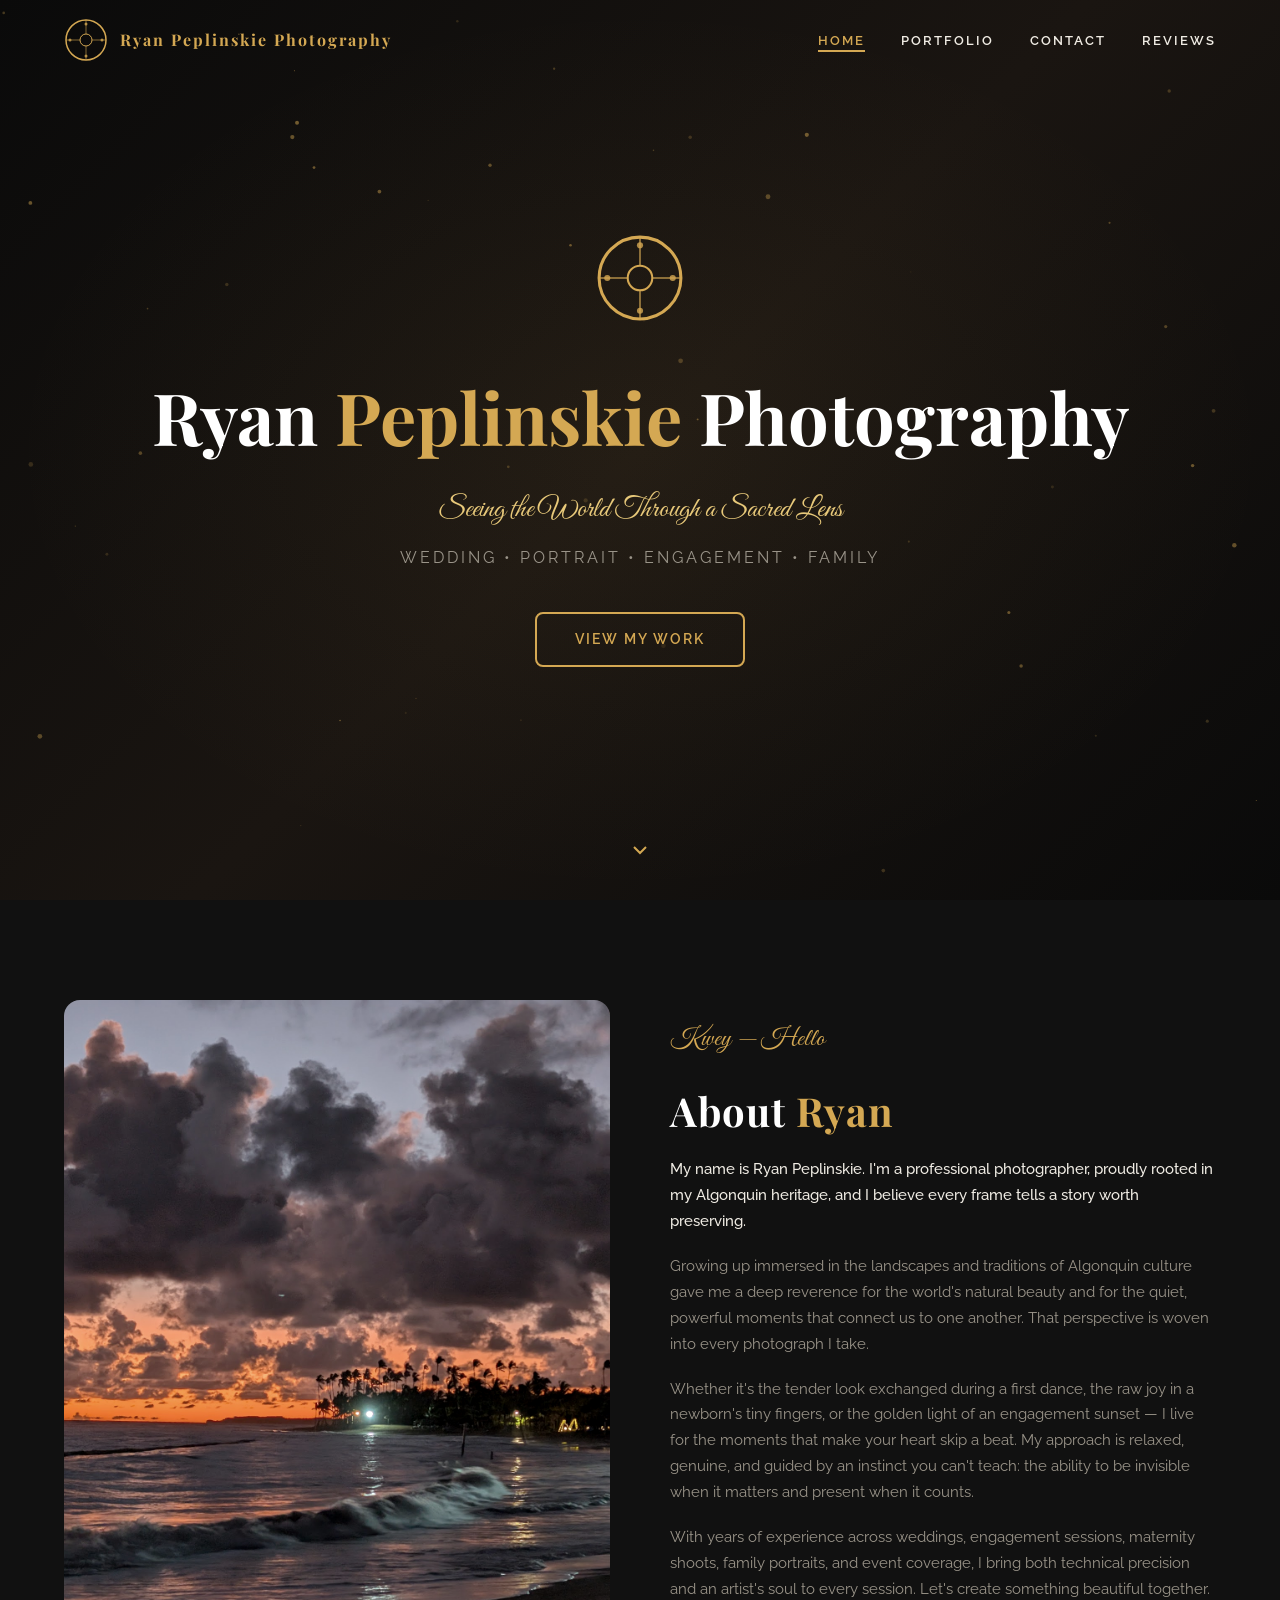
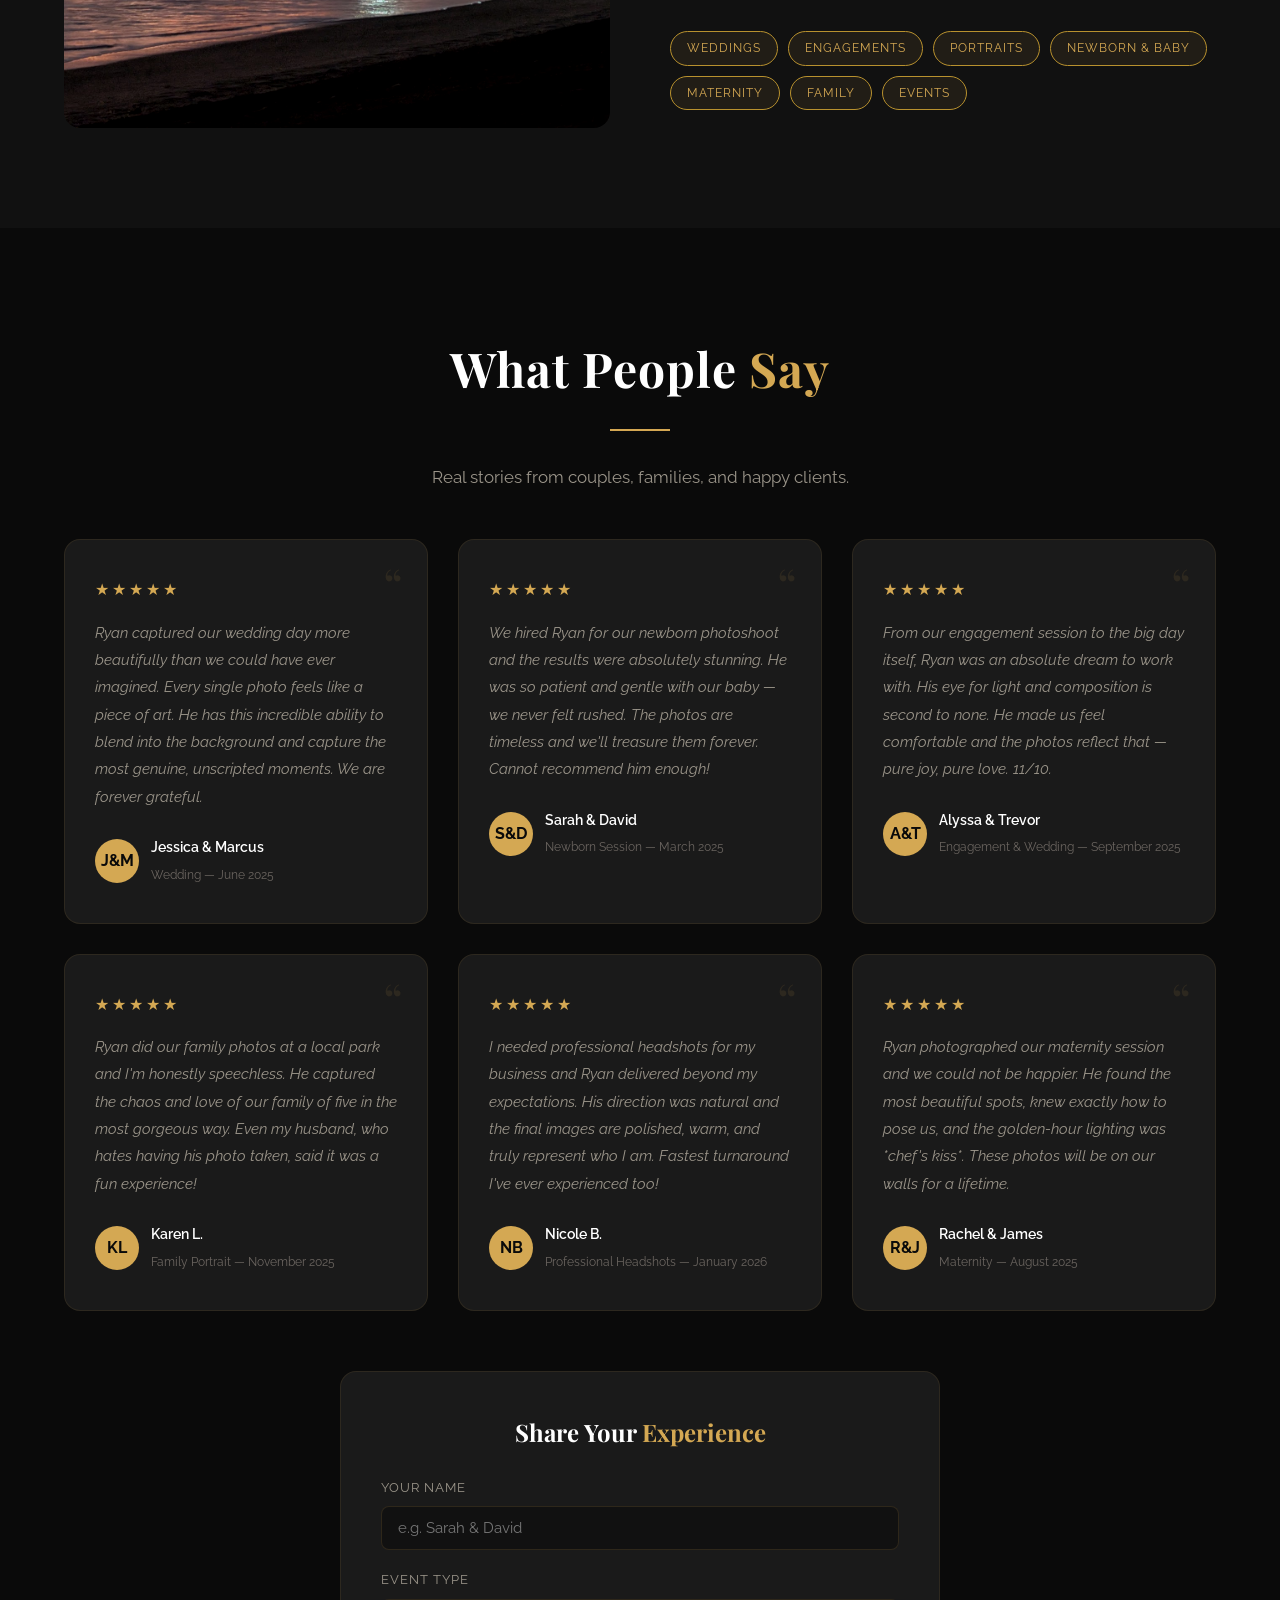
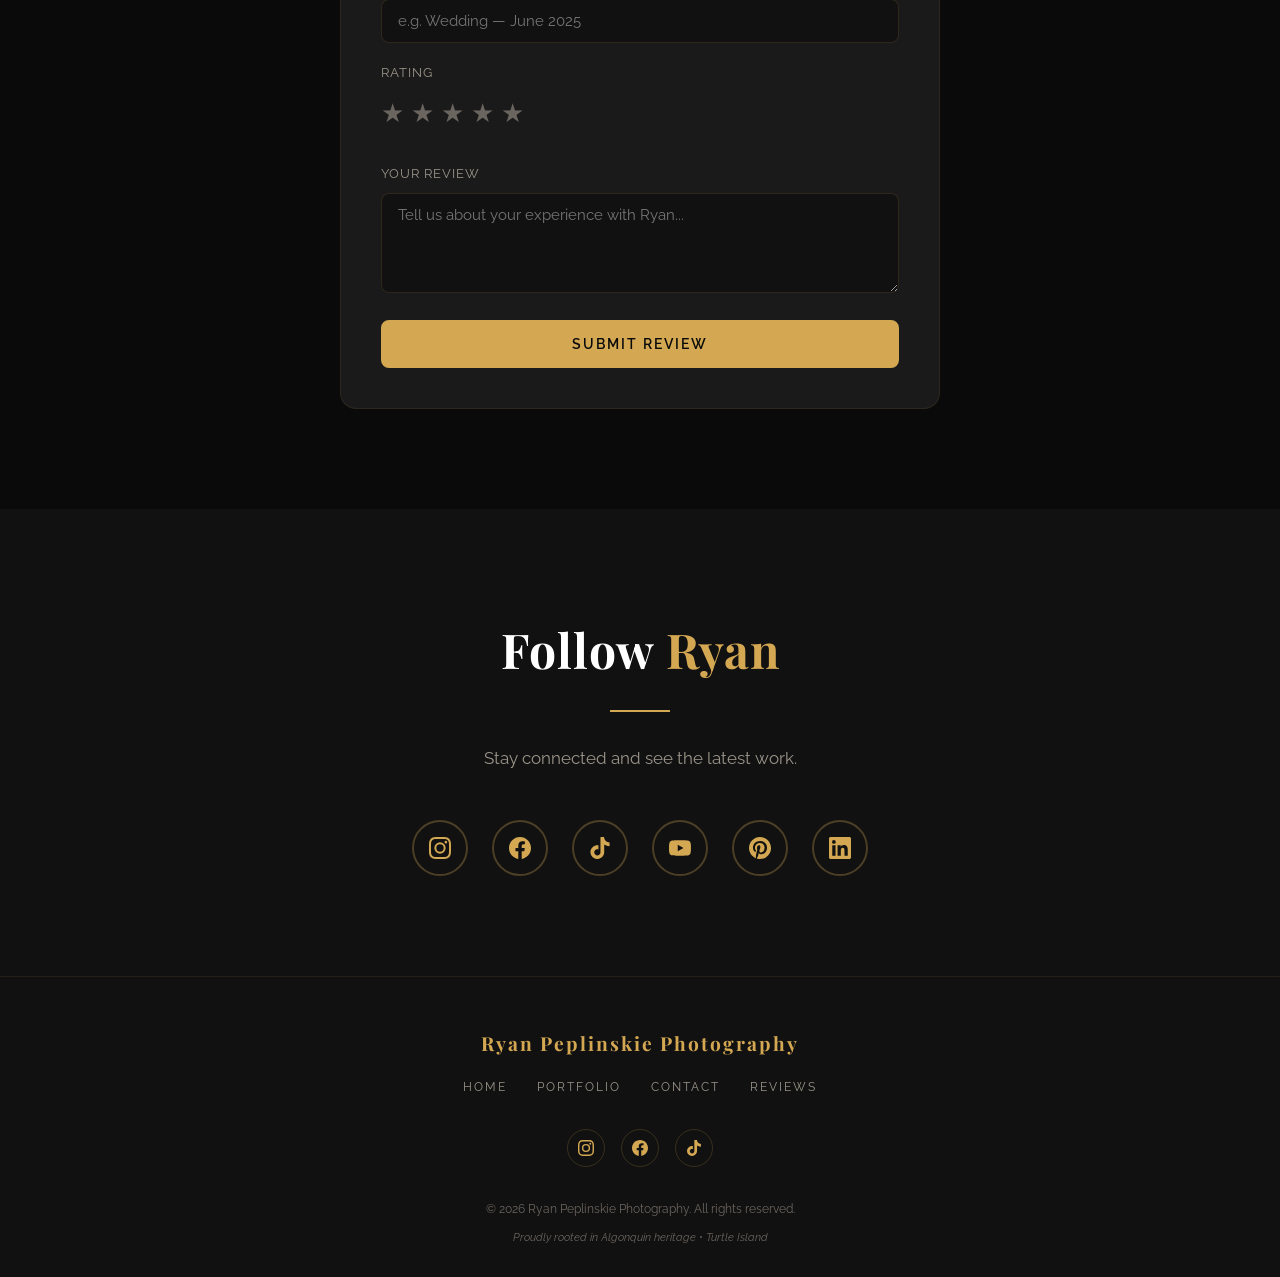
==== index.html @ e770b5bf "Initial commit - Ryan Peplinskie Photography website" ====
<!DOCTYPE html>
<html lang="en">
<head>
  <meta charset="UTF-8">
  <meta name="viewport" content="width=device-width, initial-scale=1.0">
  <title>Ryan Peplinskie Photography</title>
  <meta name="description" content="Ryan Peplinskie is a professional photographer specializing in weddings, portraits, engagements, and family photography. Rooted in Algonquin heritage, inspired by the beauty of every moment.">
  <link rel="preconnect" href="https://fonts.googleapis.com">
  <link rel="preconnect" href="https://fonts.gstatic.com" crossorigin>
  <link href="https://fonts.googleapis.com/css2?family=Great+Vibes&family=Playfair+Display:ital,wght@0,400;0,700;1,400&family=Raleway:wght@300;400;500;600;700&display=swap" rel="stylesheet">
  <link rel="stylesheet" href="assets/css/styles.css">
</head>
<body>

  <!-- ========== NAVIGATION ========== -->
  <nav class="navbar" id="navbar">
    <div class="container">
      <a href="index.html" class="logo">
        <!-- PEP Logo — Algonquin medicine-wheel inspired icon -->
        <svg class="logo-icon" viewBox="0 0 44 44" xmlns="http://www.w3.org/2000/svg">
          <circle cx="22" cy="22" r="20" fill="none" stroke="#d4a853" stroke-width="1.5"/>
          <circle cx="22" cy="22" r="6" fill="none" stroke="#d4a853" stroke-width="1"/>
          <line x1="22" y1="2" x2="22" y2="16" stroke="#d4a853" stroke-width="1" opacity="0.6"/>
          <line x1="22" y1="28" x2="22" y2="42" stroke="#d4a853" stroke-width="1" opacity="0.6"/>
          <line x1="2" y1="22" x2="16" y2="22" stroke="#d4a853" stroke-width="1" opacity="0.6"/>
          <line x1="28" y1="22" x2="42" y2="22" stroke="#d4a853" stroke-width="1" opacity="0.6"/>
          <circle cx="22" cy="6" r="1.5" fill="#d4a853" opacity="0.8"/>
          <circle cx="22" cy="38" r="1.5" fill="#d4a853" opacity="0.8"/>
          <circle cx="6" cy="22" r="1.5" fill="#d4a853" opacity="0.8"/>
          <circle cx="38" cy="22" r="1.5" fill="#d4a853" opacity="0.8"/>
        </svg>
        <span class="logo-text">
          <span class="logo-pep">Ryan Peplinskie Photography</span>
          <span class="logo-full">Photography</span>
        </span>
      </a>
      <ul class="nav-links" id="navLinks">
        <li><a href="index.html" class="active">Home</a></li>
        <li><a href="portfolio.html">Portfolio</a></li>
        <li><a href="contact.html">Contact</a></li>
        <li><a href="#reviews">Reviews</a></li>
      </ul>
      <button class="hamburger" id="hamburger" aria-label="Toggle navigation">
        <span></span><span></span><span></span>
      </button>
    </div>
  </nav>

  <!-- ========== HERO ========== -->
  <section class="hero" id="hero">
    <div class="hero-bg"></div>
    <canvas class="hero-particles" id="heroParticles"></canvas>
    <div class="hero-content">
      <!-- Large logo icon -->
      <svg class="logo-icon-hero" viewBox="0 0 44 44" xmlns="http://www.w3.org/2000/svg">
        <circle cx="22" cy="22" r="20" fill="none" stroke="#d4a853" stroke-width="1.5"/>
        <circle cx="22" cy="22" r="6" fill="none" stroke="#d4a853" stroke-width="1"/>
        <line x1="22" y1="2" x2="22" y2="16" stroke="#d4a853" stroke-width="1" opacity="0.6"/>
        <line x1="22" y1="28" x2="22" y2="42" stroke="#d4a853" stroke-width="1" opacity="0.6"/>
        <line x1="2" y1="22" x2="16" y2="22" stroke="#d4a853" stroke-width="1" opacity="0.6"/>
        <line x1="28" y1="22" x2="42" y2="22" stroke="#d4a853" stroke-width="1" opacity="0.6"/>
        <circle cx="22" cy="6" r="1.5" fill="#d4a853" opacity="0.8"/>
        <circle cx="22" cy="38" r="1.5" fill="#d4a853" opacity="0.8"/>
        <circle cx="6" cy="22" r="1.5" fill="#d4a853" opacity="0.8"/>
        <circle cx="38" cy="22" r="1.5" fill="#d4a853" opacity="0.8"/>
      </svg>
      <h1>Ryan <span class="gold">Peplinskie</span> Photography</h1>
      <p class="tagline">Seeing the World Through a Sacred Lens</p>
      <p class="subtitle">Wedding &bull; Portrait &bull; Engagement &bull; Family</p>
      <a href="portfolio.html" class="btn">View My Work</a>
    </div>
    <div class="scroll-indicator">
      <svg viewBox="0 0 24 24"><polyline points="6 9 12 15 18 9"/></svg>
    </div>
  </section>

  <!-- ========== ABOUT ========== -->
  <section class="about section-padding" id="about">
    <div class="container">
      <div class="about-grid">
        <div class="about-image reveal">
          <img src="assets/images/about/ryan-placeholder.jpg" alt="Ryan Peplinskie — Photographer" loading="lazy">
        </div>
        <div class="about-text reveal">
          <p class="greeting">Kwey — Hello</p>
          <h2 class="section-title" style="text-align:left">About <span class="gold">Ryan</span></h2>
          <p class="highlight">
            My name is Ryan Peplinskie. I'm a professional photographer, proudly rooted in my Algonquin heritage, and I believe every frame tells a story worth preserving.
          </p>
          <p>
            Growing up immersed in the landscapes and traditions of Algonquin culture gave me a deep reverence for the world's natural beauty and for the quiet, powerful moments that connect us to one another. That perspective is woven into every photograph I take.
          </p>
          <p>
            Whether it's the tender look exchanged during a first dance, the raw joy in a newborn's tiny fingers, or the golden light of an engagement sunset — I live for the moments that make your heart skip a beat. My approach is relaxed, genuine, and guided by an instinct you can't teach: the ability to be invisible when it matters and present when it counts.
          </p>
          <p>
            With years of experience across weddings, engagement sessions, maternity shoots, family portraits, and event coverage, I bring both technical precision and an artist's soul to every session. Let's create something beautiful together.
          </p>
          <div class="about-specialties">
            <span class="specialty-tag">Weddings</span>
            <span class="specialty-tag">Engagements</span>
            <span class="specialty-tag">Portraits</span>
            <span class="specialty-tag">Newborn &amp; Baby</span>
            <span class="specialty-tag">Maternity</span>
            <span class="specialty-tag">Family</span>
            <span class="specialty-tag">Events</span>
          </div>
        </div>
      </div>
    </div>
  </section>

  <!-- ========== REVIEWS ========== -->
  <section class="reviews section-padding" id="reviews">
    <div class="container">
      <h2 class="section-title text-center reveal">What People <span class="gold">Say</span></h2>
      <hr class="divider">
      <p class="section-subtitle text-center reveal">Real stories from couples, families, and happy clients.</p>

      <div class="reviews-grid" id="reviewsGrid">
        <!-- Review 1 -->
        <div class="review-card reveal">
          <span class="review-quote-icon">&ldquo;</span>
          <div class="review-stars">&#9733;&#9733;&#9733;&#9733;&#9733;</div>
          <p class="review-text">Ryan captured our wedding day more beautifully than we could have ever imagined. Every single photo feels like a piece of art. He has this incredible ability to blend into the background and capture the most genuine, unscripted moments. We are forever grateful.</p>
          <div class="review-author">
            <div class="review-avatar">J&amp;M</div>
            <div class="review-author-info">
              <h4>Jessica &amp; Marcus</h4>
              <span>Wedding — June 2025</span>
            </div>
          </div>
        </div>
        <!-- Review 2 -->
        <div class="review-card reveal">
          <span class="review-quote-icon">&ldquo;</span>
          <div class="review-stars">&#9733;&#9733;&#9733;&#9733;&#9733;</div>
          <p class="review-text">We hired Ryan for our newborn photoshoot and the results were absolutely stunning. He was so patient and gentle with our baby — we never felt rushed. The photos are timeless and we'll treasure them forever. Cannot recommend him enough!</p>
          <div class="review-author">
            <div class="review-avatar">S&amp;D</div>
            <div class="review-author-info">
              <h4>Sarah &amp; David</h4>
              <span>Newborn Session — March 2025</span>
            </div>
          </div>
        </div>
        <!-- Review 3 -->
        <div class="review-card reveal">
          <span class="review-quote-icon">&ldquo;</span>
          <div class="review-stars">&#9733;&#9733;&#9733;&#9733;&#9733;</div>
          <p class="review-text">From our engagement session to the big day itself, Ryan was an absolute dream to work with. His eye for light and composition is second to none. He made us feel comfortable and the photos reflect that — pure joy, pure love. 11/10.</p>
          <div class="review-author">
            <div class="review-avatar">A&amp;T</div>
            <div class="review-author-info">
              <h4>Alyssa &amp; Trevor</h4>
              <span>Engagement &amp; Wedding — September 2025</span>
            </div>
          </div>
        </div>
        <!-- Review 4 -->
        <div class="review-card reveal">
          <span class="review-quote-icon">&ldquo;</span>
          <div class="review-stars">&#9733;&#9733;&#9733;&#9733;&#9733;</div>
          <p class="review-text">Ryan did our family photos at a local park and I'm honestly speechless. He captured the chaos and love of our family of five in the most gorgeous way. Even my husband, who hates having his photo taken, said it was a fun experience!</p>
          <div class="review-author">
            <div class="review-avatar">KL</div>
            <div class="review-author-info">
              <h4>Karen L.</h4>
              <span>Family Portrait — November 2025</span>
            </div>
          </div>
        </div>
        <!-- Review 5 -->
        <div class="review-card reveal">
          <span class="review-quote-icon">&ldquo;</span>
          <div class="review-stars">&#9733;&#9733;&#9733;&#9733;&#9733;</div>
          <p class="review-text">I needed professional headshots for my business and Ryan delivered beyond my expectations. His direction was natural and the final images are polished, warm, and truly represent who I am. Fastest turnaround I've ever experienced too!</p>
          <div class="review-author">
            <div class="review-avatar">NB</div>
            <div class="review-author-info">
              <h4>Nicole B.</h4>
              <span>Professional Headshots — January 2026</span>
            </div>
          </div>
        </div>
        <!-- Review 6 -->
        <div class="review-card reveal">
          <span class="review-quote-icon">&ldquo;</span>
          <div class="review-stars">&#9733;&#9733;&#9733;&#9733;&#9733;</div>
          <p class="review-text">Ryan photographed our maternity session and we could not be happier. He found the most beautiful spots, knew exactly how to pose us, and the golden-hour lighting was *chef's kiss*. These photos will be on our walls for a lifetime.</p>
          <div class="review-author">
            <div class="review-avatar">R&amp;J</div>
            <div class="review-author-info">
              <h4>Rachel &amp; James</h4>
              <span>Maternity — August 2025</span>
            </div>
          </div>
        </div>
      </div>

      <!-- Leave a Review -->
      <div class="review-form-section reveal">
        <div class="review-form" id="reviewForm">
          <h3>Share Your <span class="gold">Experience</span></h3>
          <form id="leaveReviewForm">
            <div class="form-group">
              <label for="reviewName">Your Name</label>
              <input type="text" id="reviewName" placeholder="e.g. Sarah & David" required maxlength="100">
            </div>
            <div class="form-group">
              <label for="reviewEvent">Event Type</label>
              <input type="text" id="reviewEvent" placeholder="e.g. Wedding — June 2025" required maxlength="100">
            </div>
            <div class="form-group">
              <label>Rating</label>
              <div class="star-rating">
                <input type="radio" id="star5" name="rating" value="5" required><label for="star5">&#9733;</label>
                <input type="radio" id="star4" name="rating" value="4"><label for="star4">&#9733;</label>
                <input type="radio" id="star3" name="rating" value="3"><label for="star3">&#9733;</label>
                <input type="radio" id="star2" name="rating" value="2"><label for="star2">&#9733;</label>
                <input type="radio" id="star1" name="rating" value="1"><label for="star1">&#9733;</label>
              </div>
            </div>
            <div class="form-group">
              <label for="reviewMessage">Your Review</label>
              <textarea id="reviewMessage" rows="4" placeholder="Tell us about your experience with Ryan..." required maxlength="1000"></textarea>
            </div>
            <button type="submit" class="btn btn-filled" style="width:100%">Submit Review</button>
          </form>
          <div class="form-success" id="reviewSuccess">
            <p>&#10003; Thank you for your kind words! Your review has been submitted.</p>
          </div>
        </div>
      </div>
    </div>
  </section>

  <!-- ========== SOCIAL LINKS ========== -->
  <section class="social-section section-padding" id="social">
    <div class="container">
      <h2 class="section-title text-center reveal">Follow <span class="gold">Ryan</span></h2>
      <hr class="divider">
      <p class="section-subtitle text-center reveal">Stay connected and see the latest work.</p>
      <div class="social-links reveal">
        <!-- Instagram -->
        <a href="https://instagram.com/pep.photography" target="_blank" rel="noopener" class="social-link" title="Instagram">
          <svg viewBox="0 0 24 24"><path d="M12 2.163c3.204 0 3.584.012 4.85.07 3.252.148 4.771 1.691 4.919 4.919.058 1.265.069 1.645.069 4.849 0 3.205-.012 3.584-.069 4.849-.149 3.225-1.664 4.771-4.919 4.919-1.266.058-1.644.07-4.85.07-3.204 0-3.584-.012-4.849-.07-3.26-.149-4.771-1.699-4.919-4.92-.058-1.265-.07-1.644-.07-4.849 0-3.204.013-3.583.07-4.849.149-3.227 1.664-4.771 4.919-4.919 1.266-.057 1.645-.069 4.849-.069zM12 0C8.741 0 8.333.014 7.053.072 2.695.272.273 2.69.073 7.052.014 8.333 0 8.741 0 12c0 3.259.014 3.668.072 4.948.2 4.358 2.618 6.78 6.98 6.98C8.333 23.986 8.741 24 12 24c3.259 0 3.668-.014 4.948-.072 4.354-.2 6.782-2.618 6.979-6.98.059-1.28.073-1.689.073-4.948 0-3.259-.014-3.667-.072-4.947-.196-4.354-2.617-6.78-6.979-6.98C15.668.014 15.259 0 12 0zm0 5.838a6.162 6.162 0 100 12.324 6.162 6.162 0 000-12.324zM12 16a4 4 0 110-8 4 4 0 010 8zm6.406-11.845a1.44 1.44 0 100 2.881 1.44 1.44 0 000-2.881z"/></svg>
        </a>
        <!-- Facebook -->
        <a href="https://facebook.com/pep.photography" target="_blank" rel="noopener" class="social-link" title="Facebook">
          <svg viewBox="0 0 24 24"><path d="M24 12.073c0-6.627-5.373-12-12-12s-12 5.373-12 12c0 5.99 4.388 10.954 10.125 11.854v-8.385H7.078v-3.47h3.047V9.43c0-3.007 1.792-4.669 4.533-4.669 1.312 0 2.686.235 2.686.235v2.953H15.83c-1.491 0-1.956.925-1.956 1.874v2.25h3.328l-.532 3.47h-2.796v8.385C19.612 23.027 24 18.062 24 12.073z"/></svg>
        </a>
        <!-- TikTok -->
        <a href="https://tiktok.com/@pep.photography" target="_blank" rel="noopener" class="social-link" title="TikTok">
          <svg viewBox="0 0 24 24"><path d="M12.525.02c1.31-.02 2.61-.01 3.91-.02.08 1.53.63 3.09 1.75 4.17 1.12 1.11 2.7 1.62 4.24 1.79v4.03c-1.44-.05-2.89-.35-4.2-.97-.57-.26-1.1-.59-1.62-.93-.01 2.92.01 5.84-.02 8.75-.08 1.4-.54 2.79-1.35 3.94-1.31 1.92-3.58 3.17-5.91 3.21-1.43.08-2.86-.31-4.08-1.03-2.02-1.19-3.44-3.37-3.65-5.71-.02-.5-.03-1-.01-1.49.18-1.9 1.12-3.72 2.58-4.96 1.66-1.44 3.98-2.13 6.15-1.72.02 1.48-.04 2.96-.04 4.44-.99-.32-2.15-.23-3.02.37-.63.41-1.11 1.04-1.36 1.75-.21.51-.15 1.07-.14 1.61.24 1.64 1.82 3.02 3.5 2.87 1.12-.01 2.19-.66 2.77-1.61.19-.33.4-.67.41-1.06.1-1.79.06-3.57.07-5.36.01-4.03-.01-8.05.02-12.07z"/></svg>
        </a>
        <!-- YouTube -->
        <a href="https://youtube.com/@pep.photography" target="_blank" rel="noopener" class="social-link" title="YouTube">
          <svg viewBox="0 0 24 24"><path d="M23.498 6.186a3.016 3.016 0 00-2.122-2.136C19.505 3.545 12 3.545 12 3.545s-7.505 0-9.377.505A3.017 3.017 0 00.502 6.186C0 8.07 0 12 0 12s0 3.93.502 5.814a3.016 3.016 0 002.122 2.136c1.871.505 9.376.505 9.376.505s7.505 0 9.377-.505a3.015 3.015 0 002.122-2.136C24 15.93 24 12 24 12s0-3.93-.502-5.814zM9.545 15.568V8.432L15.818 12l-6.273 3.568z"/></svg>
        </a>
        <!-- Pinterest -->
        <a href="https://pinterest.com/pep.photography" target="_blank" rel="noopener" class="social-link" title="Pinterest">
          <svg viewBox="0 0 24 24"><path d="M12.017 0C5.396 0 .029 5.367.029 11.987c0 5.079 3.158 9.417 7.618 11.162-.105-.949-.199-2.403.041-3.439.219-.937 1.406-5.957 1.406-5.957s-.359-.72-.359-1.781c0-1.668.967-2.914 2.171-2.914 1.023 0 1.518.769 1.518 1.69 0 1.029-.655 2.568-.994 3.995-.283 1.194.599 2.169 1.777 2.169 2.133 0 3.772-2.249 3.772-5.495 0-2.873-2.064-4.882-5.012-4.882-3.414 0-5.418 2.561-5.418 5.207 0 1.031.397 2.138.893 2.738a.36.36 0 01.083.345l-.333 1.36c-.053.22-.174.267-.402.161-1.499-.698-2.436-2.889-2.436-4.649 0-3.785 2.75-7.262 7.929-7.262 4.163 0 7.398 2.967 7.398 6.931 0 4.136-2.607 7.464-6.227 7.464-1.216 0-2.359-.631-2.75-1.378l-.748 2.853c-.271 1.043-1.002 2.35-1.492 3.146C9.57 23.812 10.763 24 12.017 24c6.624 0 11.99-5.367 11.99-11.988C24.007 5.367 18.641.001 12.017.001z"/></svg>
        </a>
        <!-- LinkedIn -->
        <a href="https://linkedin.com/in/ryanpeplinskie" target="_blank" rel="noopener" class="social-link" title="LinkedIn">
          <svg viewBox="0 0 24 24"><path d="M20.447 20.452h-3.554v-5.569c0-1.328-.027-3.037-1.852-3.037-1.853 0-2.136 1.445-2.136 2.939v5.667H9.351V9h3.414v1.561h.046c.477-.9 1.637-1.85 3.37-1.85 3.601 0 4.267 2.37 4.267 5.455v6.286zM5.337 7.433a2.062 2.062 0 01-2.063-2.065 2.064 2.064 0 112.063 2.065zm1.782 13.019H3.555V9h3.564v11.452zM22.225 0H1.771C.792 0 0 .774 0 1.729v20.542C0 23.227.792 24 1.771 24h20.451C23.2 24 24 23.227 24 22.271V1.729C24 .774 23.2 0 22.222 0h.003z"/></svg>
        </a>
      </div>
    </div>
  </section>

  <!-- ========== FOOTER ========== -->
  <footer class="footer">
    <div class="container">
      <div class="footer-logo">
        <span class="logo-pep">Ryan Peplinskie Photography</span>
      </div>
      <div class="footer-links">
        <a href="index.html">Home</a>
        <a href="portfolio.html">Portfolio</a>
        <a href="contact.html">Contact</a>
        <a href="#reviews">Reviews</a>
      </div>
      <div class="footer-social">
        <a href="https://instagram.com/pep.photography" target="_blank" rel="noopener" title="Instagram">
          <svg viewBox="0 0 24 24"><path d="M12 2.163c3.204 0 3.584.012 4.85.07 3.252.148 4.771 1.691 4.919 4.919.058 1.265.069 1.645.069 4.849 0 3.205-.012 3.584-.069 4.849-.149 3.225-1.664 4.771-4.919 4.919-1.266.058-1.644.07-4.85.07-3.204 0-3.584-.012-4.849-.07-3.26-.149-4.771-1.699-4.919-4.92-.058-1.265-.07-1.644-.07-4.849 0-3.204.013-3.583.07-4.849.149-3.227 1.664-4.771 4.919-4.919 1.266-.057 1.645-.069 4.849-.069zM12 0C8.741 0 8.333.014 7.053.072 2.695.272.273 2.69.073 7.052.014 8.333 0 8.741 0 12c0 3.259.014 3.668.072 4.948.2 4.358 2.618 6.78 6.98 6.98C8.333 23.986 8.741 24 12 24c3.259 0 3.668-.014 4.948-.072 4.354-.2 6.782-2.618 6.979-6.98.059-1.28.073-1.689.073-4.948 0-3.259-.014-3.667-.072-4.947-.196-4.354-2.617-6.78-6.979-6.98C15.668.014 15.259 0 12 0zm0 5.838a6.162 6.162 0 100 12.324 6.162 6.162 0 000-12.324zM12 16a4 4 0 110-8 4 4 0 010 8zm6.406-11.845a1.44 1.44 0 100 2.881 1.44 1.44 0 000-2.881z"/></svg>
        </a>
        <a href="https://facebook.com/pep.photography" target="_blank" rel="noopener" title="Facebook">
          <svg viewBox="0 0 24 24"><path d="M24 12.073c0-6.627-5.373-12-12-12s-12 5.373-12 12c0 5.99 4.388 10.954 10.125 11.854v-8.385H7.078v-3.47h3.047V9.43c0-3.007 1.792-4.669 4.533-4.669 1.312 0 2.686.235 2.686.235v2.953H15.83c-1.491 0-1.956.925-1.956 1.874v2.25h3.328l-.532 3.47h-2.796v8.385C19.612 23.027 24 18.062 24 12.073z"/></svg>
        </a>
        <a href="https://tiktok.com/@pep.photography" target="_blank" rel="noopener" title="TikTok">
          <svg viewBox="0 0 24 24"><path d="M12.525.02c1.31-.02 2.61-.01 3.91-.02.08 1.53.63 3.09 1.75 4.17 1.12 1.11 2.7 1.62 4.24 1.79v4.03c-1.44-.05-2.89-.35-4.2-.97-.57-.26-1.1-.59-1.62-.93-.01 2.92.01 5.84-.02 8.75-.08 1.4-.54 2.79-1.35 3.94-1.31 1.92-3.58 3.17-5.91 3.21-1.43.08-2.86-.31-4.08-1.03-2.02-1.19-3.44-3.37-3.65-5.71-.02-.5-.03-1-.01-1.49.18-1.9 1.12-3.72 2.58-4.96 1.66-1.44 3.98-2.13 6.15-1.72.02 1.48-.04 2.96-.04 4.44-.99-.32-2.15-.23-3.02.37-.63.41-1.11 1.04-1.36 1.75-.21.51-.15 1.07-.14 1.61.24 1.64 1.82 3.02 3.5 2.87 1.12-.01 2.19-.66 2.77-1.61.19-.33.4-.67.41-1.06.1-1.79.06-3.57.07-5.36.01-4.03-.01-8.05.02-12.07z"/></svg>
        </a>
      </div>
      <p class="footer-bottom">&copy; 2026 Ryan Peplinskie Photography. All rights reserved.</p>
      <p class="algonquin-credit">Proudly rooted in Algonquin heritage &bull; Turtle Island</p>
    </div>
  </footer>

  <!-- ========== FLOATING REVIEW TOASTS ========== -->
  <div class="floating-reviews" id="floatingReviews"></div>

  <script src="assets/js/main.js"></script>
</body>
</html>
---- assets/css/styles.css ----
/* ============================================================
   Ryan Peplinskie Photography — Dark Elegant Theme
   ============================================================ */

/* ---------- Google Fonts (loaded in HTML <head>) ---------- */
/* Playfair Display — headings
   Raleway       — body
   Great Vibes   — accent / signature                        */

/* ---------- Custom Properties ---------- */
:root {
  --bg-primary:    #0a0a0a;
  --bg-secondary:  #111111;
  --bg-card:       #1a1a1a;
  --bg-card-hover: #222222;
  --gold:          #d4a853;
  --gold-light:    #e8c97a;
  --gold-dark:     #b8912e;
  --text-primary:  #f0ece4;
  --text-muted:    #9a9489;
  --text-dim:      #6b6560;
  --white:         #ffffff;
  --overlay:       rgba(0, 0, 0, 0.55);
  --radius:        8px;
  --radius-lg:     16px;
  --shadow:        0 8px 32px rgba(0, 0, 0, 0.45);
  --transition:    0.35s cubic-bezier(0.25, 0.46, 0.45, 0.94);
  --max-width:     1200px;
}

/* ---------- Reset ---------- */
*, *::before, *::after { box-sizing: border-box; margin: 0; padding: 0; }
html { scroll-behavior: smooth; font-size: 16px; }
body {
  font-family: 'Raleway', sans-serif;
  background: var(--bg-primary);
  color: var(--text-primary);
  line-height: 1.7;
  overflow-x: hidden;
  -webkit-font-smoothing: antialiased;
}
a { color: var(--gold); text-decoration: none; transition: color var(--transition); }
a:hover { color: var(--gold-light); }
img { display: block; max-width: 100%; height: auto; }
ul { list-style: none; }
button, input, textarea, select { font-family: inherit; }

/* ---------- Utility ---------- */
.container { width: 90%; max-width: var(--max-width); margin: 0 auto; }
.section-padding { padding: 100px 0; }
.text-center { text-align: center; }
.gold { color: var(--gold); }

.section-title {
  font-family: 'Playfair Display', serif;
  font-size: clamp(2rem, 5vw, 3rem);
  margin-bottom: 0.4em;
  color: var(--white);
  letter-spacing: 1px;
}
.section-subtitle {
  font-size: 1.05rem;
  color: var(--text-muted);
  max-width: 600px;
  margin: 0 auto 3rem;
}
.divider {
  width: 60px;
  height: 2px;
  background: var(--gold);
  margin: 1.2rem auto 2rem;
  border: none;
}

/* ---------- Buttons ---------- */
.btn {
  display: inline-block;
  padding: 14px 38px;
  border: 2px solid var(--gold);
  color: var(--gold);
  font-size: 0.85rem;
  font-weight: 600;
  letter-spacing: 2px;
  text-transform: uppercase;
  border-radius: var(--radius);
  transition: all var(--transition);
  cursor: pointer;
  background: transparent;
}
.btn:hover {
  background: var(--gold);
  color: var(--bg-primary);
  box-shadow: 0 4px 24px rgba(212, 168, 83, 0.35);
}
.btn-filled {
  background: var(--gold);
  color: var(--bg-primary);
}
.btn-filled:hover {
  background: var(--gold-light);
  color: var(--bg-primary);
  box-shadow: 0 4px 24px rgba(212, 168, 83, 0.35);
}

/* ============================================================
   NAVIGATION
   ============================================================ */
.navbar {
  position: fixed;
  top: 0; left: 0; right: 0;
  z-index: 1000;
  padding: 18px 0;
  transition: background var(--transition), padding var(--transition), box-shadow var(--transition);
}
.navbar.scrolled {
  background: rgba(10, 10, 10, 0.95);
  backdrop-filter: blur(12px);
  padding: 10px 0;
  box-shadow: 0 2px 20px rgba(0,0,0,0.5);
}
.navbar .container {
  display: flex;
  justify-content: space-between;
  align-items: center;
}

/* --- Logo --- */
.logo {
  display: flex;
  align-items: center;
  gap: 12px;
}
.logo-icon {
  width: 44px;
  height: 44px;
}
.logo-text {
  display: flex;
  flex-direction: column;
  line-height: 1.15;
}
.logo-pep {
  font-family: 'Playfair Display', serif;
  font-size: 1rem;
  font-weight: 700;
  color: var(--gold);
  letter-spacing: 2px;
  white-space: nowrap;
}
.logo-full {
  font-size: 0.55rem;
  letter-spacing: 3px;
  text-transform: uppercase;
  color: var(--text-muted);
  display: none;
}

/* --- Nav Links --- */
.nav-links {
  display: flex;
  gap: 36px;
  align-items: center;
}
.nav-links a {
  font-size: 0.8rem;
  font-weight: 600;
  letter-spacing: 2px;
  text-transform: uppercase;
  color: var(--text-primary);
  position: relative;
  padding-bottom: 4px;
}
.nav-links a::after {
  content: '';
  position: absolute;
  bottom: 0; left: 0;
  width: 0; height: 2px;
  background: var(--gold);
  transition: width var(--transition);
}
.nav-links a:hover,
.nav-links a.active {
  color: var(--gold);
}
.nav-links a:hover::after,
.nav-links a.active::after {
  width: 100%;
}

/* --- Hamburger --- */
.hamburger {
  display: none;
  flex-direction: column;
  gap: 5px;
  cursor: pointer;
  background: none;
  border: none;
  padding: 6px;
}
.hamburger span {
  width: 26px;
  height: 2px;
  background: var(--text-primary);
  transition: all 0.3s;
  border-radius: 2px;
}
.hamburger.active span:nth-child(1) { transform: rotate(45deg) translate(5px, 5px); }
.hamburger.active span:nth-child(2) { opacity: 0; }
.hamburger.active span:nth-child(3) { transform: rotate(-45deg) translate(5px, -5px); }

/* ============================================================
   HERO SECTION
   ============================================================ */
.hero {
  position: relative;
  height: 100vh;
  min-height: 600px;
  display: flex;
  align-items: center;
  justify-content: center;
  text-align: center;
  overflow: hidden;
}
.hero-bg {
  position: absolute;
  inset: 0;
  background: linear-gradient(135deg, #0a0a0a 0%, #1a1511 50%, #0a0a0a 100%);
  z-index: 0;
}
.hero-bg::after {
  content: '';
  position: absolute;
  inset: 0;
  background: radial-gradient(ellipse at center, rgba(212,168,83,0.06) 0%, transparent 70%);
}
.hero-particles {
  position: absolute;
  inset: 0;
  z-index: 1;
  pointer-events: none;
}
.hero-content {
  position: relative;
  z-index: 2;
}
.hero-content .logo-icon-hero {
  width: 90px;
  height: 90px;
  margin: 0 auto 1.5rem;
  animation: fadeInDown 1s ease-out;
}
.hero h1 {
  font-family: 'Playfair Display', serif;
  font-size: clamp(2.5rem, 7vw, 4.5rem);
  font-weight: 700;
  color: var(--white);
  margin-bottom: 0.5rem;
  animation: fadeInUp 1s ease-out 0.2s both;
}
.hero h1 .gold { color: var(--gold); }
.hero .tagline {
  font-family: 'Great Vibes', cursive;
  font-size: clamp(1.2rem, 3vw, 1.8rem);
  color: var(--gold-light);
  margin-bottom: 0.6rem;
  animation: fadeInUp 1s ease-out 0.4s both;
}
.hero .subtitle {
  font-size: 1rem;
  color: var(--text-muted);
  letter-spacing: 3px;
  text-transform: uppercase;
  margin-bottom: 2.5rem;
  animation: fadeInUp 1s ease-out 0.6s both;
}
.hero .btn {
  animation: fadeInUp 1s ease-out 0.8s both;
}
.scroll-indicator {
  position: absolute;
  bottom: 30px;
  left: 50%;
  transform: translateX(-50%);
  animation: bounce 2s infinite;
  z-index: 2;
}
.scroll-indicator svg {
  width: 24px;
  height: 24px;
  stroke: var(--gold);
  stroke-width: 2;
  fill: none;
}

/* ============================================================
   ABOUT SECTION
   ============================================================ */
.about {
  background: var(--bg-secondary);
}
.about-grid {
  display: grid;
  grid-template-columns: 1fr 1fr;
  gap: 60px;
  align-items: center;
}
.about-image {
  position: relative;
  border-radius: var(--radius-lg);
  overflow: hidden;
}
.about-image img {
  width: 100%;
  aspect-ratio: 3/4;
  object-fit: cover;
  filter: grayscale(20%) contrast(1.05);
  transition: filter var(--transition);
}
.about-image:hover img {
  filter: grayscale(0%) contrast(1.1);
}
.about-image::after {
  content: '';
  position: absolute;
  inset: 0;
  border: 2px solid var(--gold);
  border-radius: var(--radius-lg);
  transform: translate(12px, 12px);
  z-index: -1;
  opacity: 0.4;
}
.about-text h2 {
  font-family: 'Playfair Display', serif;
  font-size: clamp(1.8rem, 4vw, 2.5rem);
  margin-bottom: 0.3em;
  color: var(--white);
}
.about-text .greeting {
  font-family: 'Great Vibes', cursive;
  font-size: 1.6rem;
  color: var(--gold);
  margin-bottom: 1rem;
}
.about-text p {
  color: var(--text-muted);
  margin-bottom: 1.2rem;
  font-size: 0.95rem;
}
.about-text .highlight {
  color: var(--text-primary);
  font-weight: 500;
}
.about-specialties {
  display: flex;
  flex-wrap: wrap;
  gap: 10px;
  margin-top: 1.8rem;
}
.specialty-tag {
  padding: 6px 16px;
  border: 1px solid var(--gold-dark);
  border-radius: 20px;
  font-size: 0.75rem;
  letter-spacing: 1px;
  text-transform: uppercase;
  color: var(--gold);
  background: rgba(212,168,83,0.08);
}

/* ============================================================
   REVIEWS / TESTIMONIALS
   ============================================================ */
.reviews {
  background: var(--bg-primary);
  position: relative;
}
.reviews-grid {
  display: grid;
  grid-template-columns: repeat(auto-fit, minmax(320px, 1fr));
  gap: 30px;
}
.review-card {
  background: var(--bg-card);
  border-radius: var(--radius-lg);
  padding: 36px 30px;
  position: relative;
  border: 1px solid rgba(212,168,83,0.1);
  transition: transform var(--transition), border-color var(--transition);
}
.review-card:hover {
  transform: translateY(-4px);
  border-color: rgba(212,168,83,0.3);
}
.review-stars {
  color: var(--gold);
  font-size: 1rem;
  margin-bottom: 1rem;
  letter-spacing: 3px;
}
.review-text {
  font-style: italic;
  color: var(--text-muted);
  font-size: 0.95rem;
  line-height: 1.8;
  margin-bottom: 1.5rem;
}
.review-author {
  display: flex;
  align-items: center;
  gap: 12px;
}
.review-avatar {
  width: 44px;
  height: 44px;
  border-radius: 50%;
  background: var(--gold);
  display: flex;
  align-items: center;
  justify-content: center;
  font-weight: 700;
  font-size: 1rem;
  color: var(--bg-primary);
}
.review-author-info h4 {
  font-size: 0.9rem;
  color: var(--white);
  font-weight: 600;
}
.review-author-info span {
  font-size: 0.75rem;
  color: var(--text-dim);
}
.review-quote-icon {
  position: absolute;
  top: 20px;
  right: 24px;
  font-size: 3rem;
  color: rgba(212,168,83,0.1);
  font-family: 'Playfair Display', serif;
  line-height: 1;
}

/* --- Floating Review Ticker --- */
.floating-reviews {
  position: fixed;
  bottom: 20px;
  left: 20px;
  z-index: 900;
  max-width: 340px;
  pointer-events: none;
}
.floating-review-toast {
  background: var(--bg-card);
  border: 1px solid rgba(212,168,83,0.2);
  border-radius: var(--radius);
  padding: 16px 20px;
  margin-bottom: 10px;
  box-shadow: var(--shadow);
  animation: slideInLeft 0.5s ease-out, fadeOut 0.5s ease-in 4.5s forwards;
  pointer-events: auto;
}
.floating-review-toast .fr-stars {
  color: var(--gold);
  font-size: 0.75rem;
  letter-spacing: 2px;
}
.floating-review-toast .fr-text {
  font-size: 0.8rem;
  color: var(--text-muted);
  font-style: italic;
  margin: 6px 0;
  display: -webkit-box;
  -webkit-line-clamp: 2;
  -webkit-box-orient: vertical;
  overflow: hidden;
}
.floating-review-toast .fr-author {
  font-size: 0.7rem;
  color: var(--gold);
  font-weight: 600;
}

/* --- Leave a Review Form --- */
.review-form-section {
  margin-top: 60px;
  max-width: 600px;
  margin-left: auto;
  margin-right: auto;
}
.review-form {
  background: var(--bg-card);
  border-radius: var(--radius-lg);
  padding: 40px;
  border: 1px solid rgba(212,168,83,0.1);
}
.review-form h3 {
  font-family: 'Playfair Display', serif;
  font-size: 1.5rem;
  margin-bottom: 1.5rem;
  color: var(--white);
  text-align: center;
}
.form-group {
  margin-bottom: 1.2rem;
}
.form-group label {
  display: block;
  font-size: 0.8rem;
  letter-spacing: 1px;
  text-transform: uppercase;
  color: var(--text-muted);
  margin-bottom: 0.5rem;
}
.form-group input,
.form-group textarea,
.form-group select {
  width: 100%;
  padding: 12px 16px;
  background: var(--bg-secondary);
  border: 1px solid rgba(212,168,83,0.15);
  border-radius: var(--radius);
  color: var(--text-primary);
  font-size: 0.95rem;
  transition: border-color var(--transition);
}
.form-group input:focus,
.form-group textarea:focus,
.form-group select:focus {
  outline: none;
  border-color: var(--gold);
}
.form-group textarea {
  resize: vertical;
  min-height: 100px;
}
.star-rating {
  display: flex;
  gap: 6px;
  direction: rtl;
  justify-content: flex-end;
}
.star-rating input { display: none; }
.star-rating label {
  font-size: 1.6rem;
  color: var(--text-dim);
  cursor: pointer;
  transition: color 0.2s;
}
.star-rating label:hover,
.star-rating label:hover ~ label,
.star-rating input:checked ~ label {
  color: var(--gold) !important;
}
.form-success {
  display: none;
  text-align: center;
  padding: 20px;
  color: var(--gold);
  font-size: 1rem;
}

/* ============================================================
   SOCIAL LINKS
   ============================================================ */
.social-section {
  background: var(--bg-secondary);
  text-align: center;
}
.social-links {
  display: flex;
  justify-content: center;
  gap: 24px;
  flex-wrap: wrap;
}
.social-link {
  width: 56px;
  height: 56px;
  border-radius: 50%;
  border: 2px solid rgba(212,168,83,0.3);
  display: flex;
  align-items: center;
  justify-content: center;
  transition: all var(--transition);
  color: var(--gold);
}
.social-link:hover {
  background: var(--gold);
  color: var(--bg-primary);
  border-color: var(--gold);
  transform: translateY(-3px);
  box-shadow: 0 4px 16px rgba(212,168,83,0.3);
}
.social-link svg {
  width: 22px;
  height: 22px;
  fill: currentColor;
}

/* ============================================================
   PORTFOLIO PAGE
   ============================================================ */
.portfolio-hero {
  padding: 140px 0 60px;
  text-align: center;
  background: var(--bg-secondary);
}
.portfolio-filters {
  display: flex;
  justify-content: center;
  gap: 12px;
  flex-wrap: wrap;
  margin-bottom: 3rem;
}
.filter-btn {
  padding: 8px 22px;
  border: 1px solid var(--text-dim);
  border-radius: 20px;
  background: transparent;
  color: var(--text-muted);
  font-size: 0.78rem;
  letter-spacing: 1px;
  text-transform: uppercase;
  cursor: pointer;
  transition: all var(--transition);
}
.filter-btn:hover,
.filter-btn.active {
  border-color: var(--gold);
  color: var(--gold);
  background: rgba(212,168,83,0.08);
}

.portfolio-grid {
  columns: 3;
  column-gap: 20px;
  padding: 0 20px;
  max-width: 1400px;
  margin: 0 auto;
}
.portfolio-item {
  break-inside: avoid;
  margin-bottom: 20px;
  border-radius: var(--radius);
  overflow: hidden;
  position: relative;
  cursor: pointer;
}
.portfolio-item img {
  width: 100%;
  display: block;
  transition: transform 0.6s ease;
}
.portfolio-item:hover img {
  transform: scale(1.05);
}
.portfolio-overlay {
  position: absolute;
  inset: 0;
  background: rgba(0,0,0,0.6);
  display: flex;
  align-items: center;
  justify-content: center;
  opacity: 0;
  transition: opacity var(--transition);
}
.portfolio-item:hover .portfolio-overlay {
  opacity: 1;
}
.portfolio-overlay svg {
  width: 36px;
  height: 36px;
  stroke: var(--white);
  stroke-width: 1.5;
  fill: none;
}

/* --- Lightbox --- */
.lightbox {
  display: none;
  position: fixed;
  inset: 0;
  z-index: 2000;
  background: rgba(0,0,0,0.92);
  align-items: center;
  justify-content: center;
  backdrop-filter: blur(8px);
}
.lightbox.active {
  display: flex;
}
.lightbox img {
  max-width: 90vw;
  max-height: 85vh;
  border-radius: var(--radius);
  box-shadow: 0 0 60px rgba(0,0,0,0.5);
  animation: zoomIn 0.3s ease-out;
}
.lightbox-close {
  position: absolute;
  top: 24px;
  right: 32px;
  background: none;
  border: none;
  color: var(--white);
  font-size: 2rem;
  cursor: pointer;
  transition: color 0.3s;
  z-index: 2001;
}
.lightbox-close:hover { color: var(--gold); }
.lightbox-prev,
.lightbox-next {
  position: absolute;
  top: 50%;
  transform: translateY(-50%);
  background: rgba(255,255,255,0.1);
  border: none;
  color: var(--white);
  font-size: 1.8rem;
  width: 50px;
  height: 50px;
  border-radius: 50%;
  cursor: pointer;
  transition: all 0.3s;
  display: flex;
  align-items: center;
  justify-content: center;
}
.lightbox-prev { left: 24px; }
.lightbox-next { right: 24px; }
.lightbox-prev:hover,
.lightbox-next:hover {
  background: var(--gold);
  color: var(--bg-primary);
}

/* ============================================================
   CONTACT PAGE
   ============================================================ */
.contact-hero {
  padding: 140px 0 60px;
  text-align: center;
  background: var(--bg-secondary);
}
.contact-grid {
  display: grid;
  grid-template-columns: 1fr 1fr;
  gap: 50px;
  align-items: start;
}
.contact-info-card {
  background: var(--bg-card);
  border-radius: var(--radius-lg);
  padding: 40px;
  border: 1px solid rgba(212,168,83,0.1);
}
.contact-info-card h3 {
  font-family: 'Playfair Display', serif;
  font-size: 1.4rem;
  color: var(--white);
  margin-bottom: 1.5rem;
}
.contact-detail {
  display: flex;
  gap: 14px;
  align-items: flex-start;
  margin-bottom: 1.4rem;
}
.contact-detail-icon {
  width: 40px;
  height: 40px;
  min-width: 40px;
  border-radius: 50%;
  background: rgba(212,168,83,0.1);
  display: flex;
  align-items: center;
  justify-content: center;
  color: var(--gold);
}
.contact-detail-icon svg {
  width: 18px;
  height: 18px;
  stroke: var(--gold);
  fill: none;
  stroke-width: 2;
}
.contact-detail-text h4 {
  font-size: 0.85rem;
  color: var(--white);
  margin-bottom: 2px;
}
.contact-detail-text p {
  font-size: 0.85rem;
  color: var(--text-muted);
}
.contact-form-card {
  background: var(--bg-card);
  border-radius: var(--radius-lg);
  padding: 40px;
  border: 1px solid rgba(212,168,83,0.1);
}
.contact-form-card h3 {
  font-family: 'Playfair Display', serif;
  font-size: 1.4rem;
  color: var(--white);
  margin-bottom: 1.5rem;
}

/* ============================================================
   ADMIN PAGE
   ============================================================ */
.admin-hero {
  padding: 140px 0 40px;
  text-align: center;
  background: var(--bg-secondary);
}
.admin-container {
  max-width: 700px;
  margin: 0 auto;
  padding: 0 20px;
}
.admin-login,
.admin-panel {
  background: var(--bg-card);
  border-radius: var(--radius-lg);
  padding: 50px 40px;
  border: 1px solid rgba(212,168,83,0.1);
  margin-bottom: 30px;
}
.admin-panel { display: none; }
.upload-area {
  border: 2px dashed rgba(212,168,83,0.3);
  border-radius: var(--radius-lg);
  padding: 50px 30px;
  text-align: center;
  cursor: pointer;
  transition: all var(--transition);
  margin-bottom: 20px;
}
.upload-area:hover,
.upload-area.dragover {
  border-color: var(--gold);
  background: rgba(212,168,83,0.05);
}
.upload-area svg {
  width: 48px;
  height: 48px;
  stroke: var(--gold);
  fill: none;
  stroke-width: 1.5;
  margin-bottom: 16px;
}
.upload-area p {
  color: var(--text-muted);
  font-size: 0.9rem;
}
.upload-area .browse-text {
  color: var(--gold);
  font-weight: 600;
  cursor: pointer;
}
.upload-preview {
  display: grid;
  grid-template-columns: repeat(auto-fill, minmax(120px, 1fr));
  gap: 12px;
  margin-top: 20px;
}
.upload-preview-item {
  position: relative;
  border-radius: var(--radius);
  overflow: hidden;
  aspect-ratio: 1;
}
.upload-preview-item img {
  width: 100%;
  height: 100%;
  object-fit: cover;
}
.upload-preview-item .remove-btn {
  position: absolute;
  top: 4px; right: 4px;
  width: 24px; height: 24px;
  border-radius: 50%;
  background: rgba(0,0,0,0.7);
  color: var(--white);
  border: none;
  font-size: 0.8rem;
  cursor: pointer;
  display: flex;
  align-items: center;
  justify-content: center;
}

/* ============================================================
   FOOTER
   ============================================================ */
.footer {
  background: var(--bg-secondary);
  border-top: 1px solid rgba(212,168,83,0.1);
  padding: 50px 0 30px;
  text-align: center;
}
.footer-logo {
  margin-bottom: 1rem;
}
.footer-logo .logo-pep {
  font-family: 'Playfair Display', serif;
  font-size: 1.2rem;
  color: var(--gold);
  letter-spacing: 2px;
}
.footer-links {
  display: flex;
  justify-content: center;
  gap: 30px;
  margin-bottom: 2rem;
}
.footer-links a {
  font-size: 0.78rem;
  letter-spacing: 2px;
  text-transform: uppercase;
  color: var(--text-muted);
}
.footer-links a:hover {
  color: var(--gold);
}
.footer-social {
  display: flex;
  justify-content: center;
  gap: 16px;
  margin-bottom: 2rem;
}
.footer-social a {
  width: 38px;
  height: 38px;
  border-radius: 50%;
  border: 1px solid rgba(212,168,83,0.2);
  display: flex;
  align-items: center;
  justify-content: center;
  color: var(--gold);
  transition: all var(--transition);
}
.footer-social a:hover {
  background: var(--gold);
  color: var(--bg-primary);
}
.footer-social a svg {
  width: 16px;
  height: 16px;
  fill: currentColor;
}
.footer-bottom {
  font-size: 0.75rem;
  color: var(--text-dim);
}
.footer-bottom .gold {
  color: var(--gold);
}
.algonquin-credit {
  font-size: 0.7rem;
  color: var(--text-dim);
  margin-top: 0.5rem;
  font-style: italic;
}

/* ============================================================
   ANIMATIONS
   ============================================================ */
@keyframes fadeInUp {
  from { opacity: 0; transform: translateY(30px); }
  to   { opacity: 1; transform: translateY(0); }
}
@keyframes fadeInDown {
  from { opacity: 0; transform: translateY(-30px); }
  to   { opacity: 1; transform: translateY(0); }
}
@keyframes slideInLeft {
  from { opacity: 0; transform: translateX(-40px); }
  to   { opacity: 1; transform: translateX(0); }
}
@keyframes fadeOut {
  from { opacity: 1; }
  to   { opacity: 0; }
}
@keyframes bounce {
  0%, 60%, 100% { transform: translateX(-50%) translateY(0); }
  30% { transform: translateX(-50%) translateY(10px); }
}
@keyframes zoomIn {
  from { opacity: 0; transform: scale(0.9); }
  to   { opacity: 1; transform: scale(1); }
}
/* Scroll-triggered reveal */
.reveal {
  opacity: 0;
  transform: translateY(40px);
  transition: opacity 0.8s ease-out, transform 0.8s ease-out;
}
.reveal.visible {
  opacity: 1;
  transform: translateY(0);
}

/* ============================================================
   RESPONSIVE
   ============================================================ */
@media (max-width: 992px) {
  .about-grid {
    grid-template-columns: 1fr;
    gap: 40px;
  }
  .about-image {
    max-width: 400px;
    margin: 0 auto;
  }
  .contact-grid {
    grid-template-columns: 1fr;
  }
  .portfolio-grid {
    columns: 2;
  }
}

@media (max-width: 768px) {
  .nav-links {
    display: none;
    position: fixed;
    top: 0; left: 0; right: 0; bottom: 0;
    background: rgba(10,10,10,0.98);
    flex-direction: column;
    justify-content: center;
    align-items: center;
    gap: 30px;
  }
  .nav-links.open { display: flex; }
  .nav-links a { font-size: 1.1rem; }
  .hamburger { display: flex; }
  .hero h1 { font-size: clamp(2rem, 8vw, 3rem); }
  .reviews-grid { grid-template-columns: 1fr; }
  .floating-reviews { display: none; }
  .review-form { padding: 30px 20px; }
}

@media (max-width: 540px) {
  .portfolio-grid {
    columns: 1;
  }
  .section-padding {
    padding: 60px 0;
  }
}
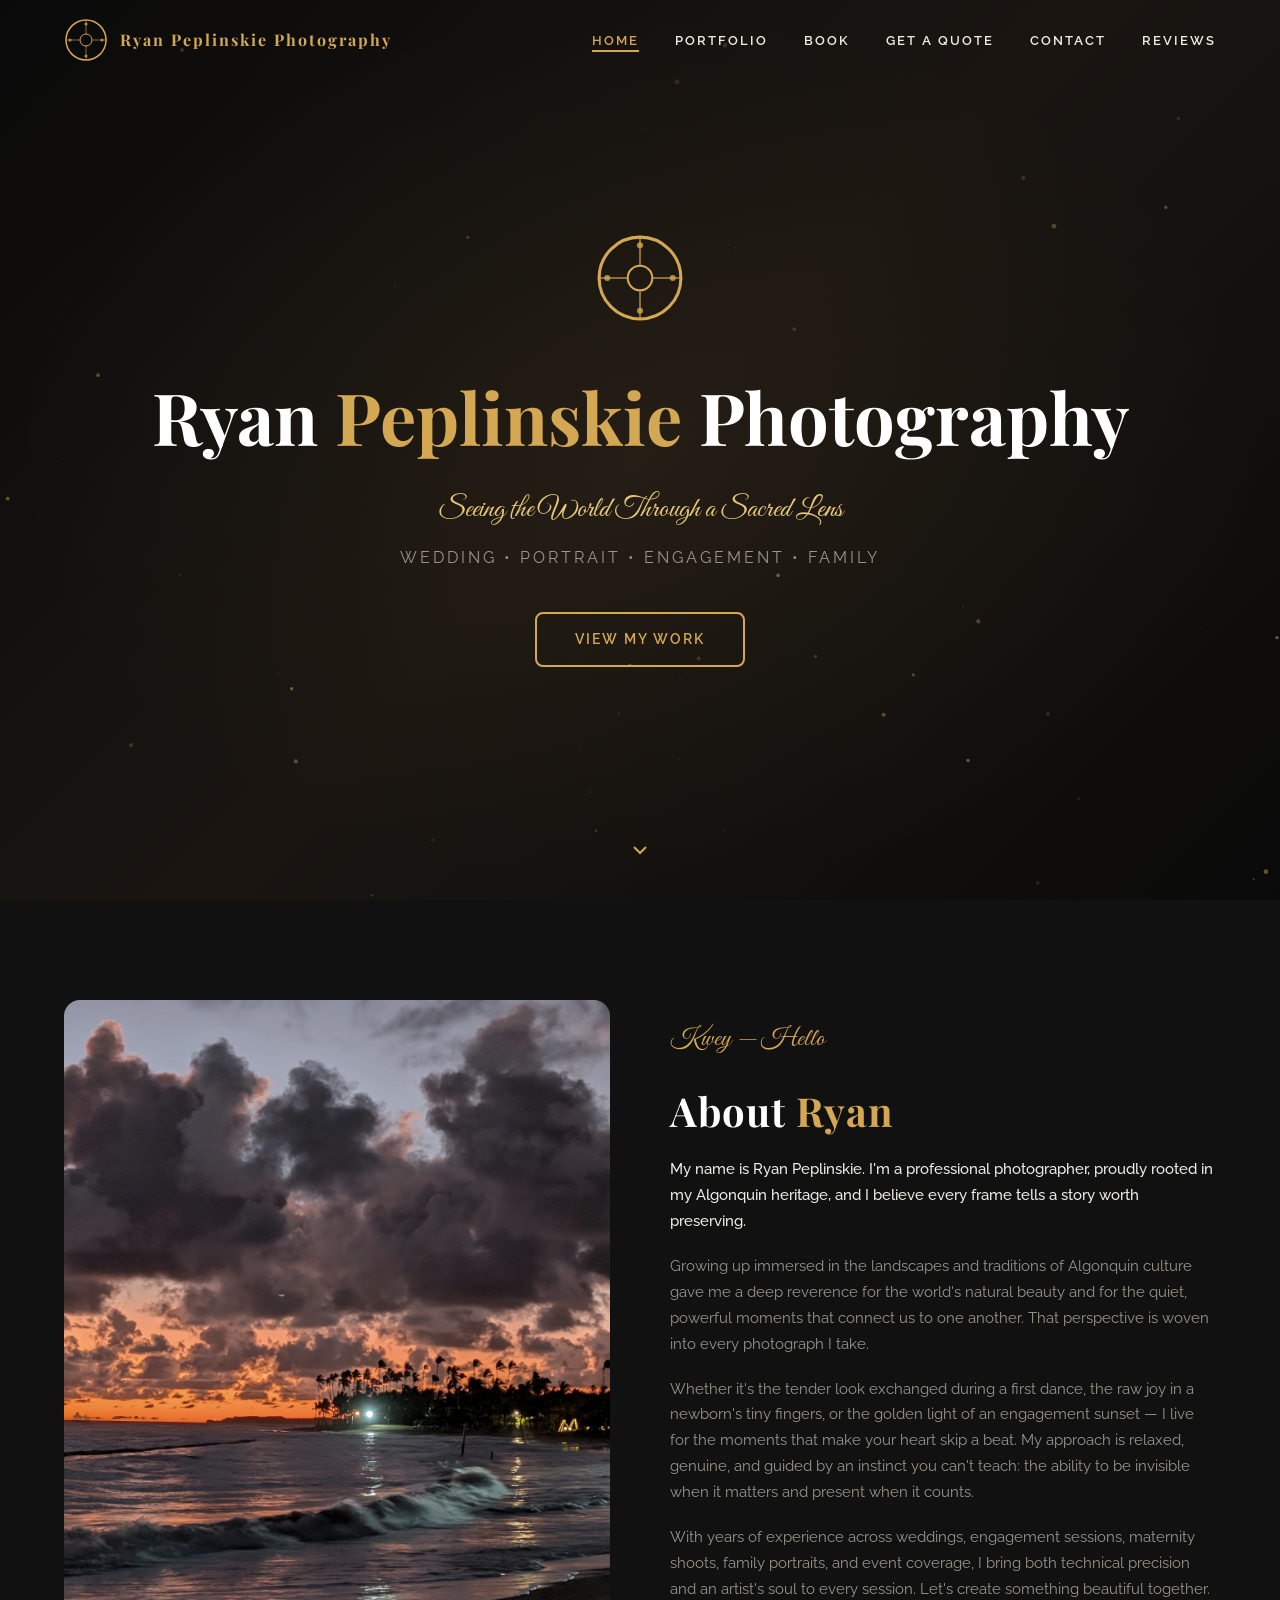
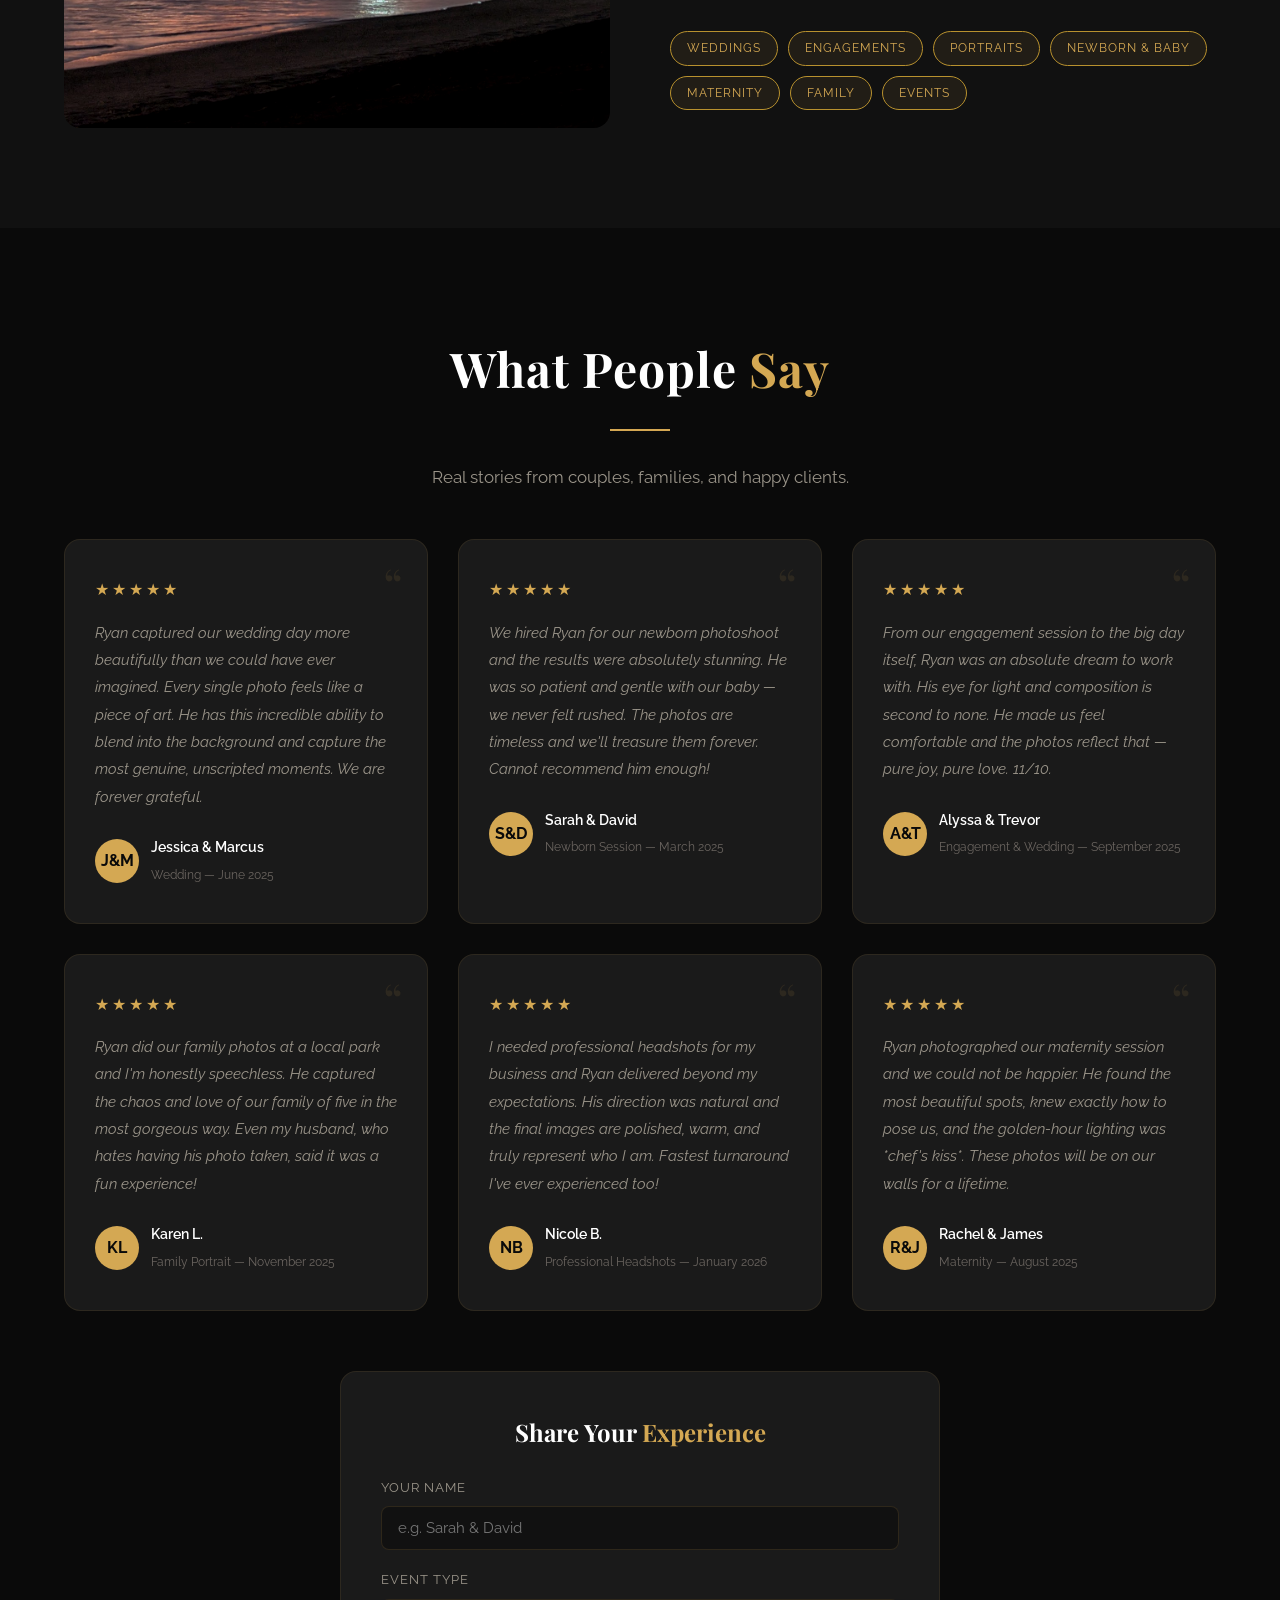
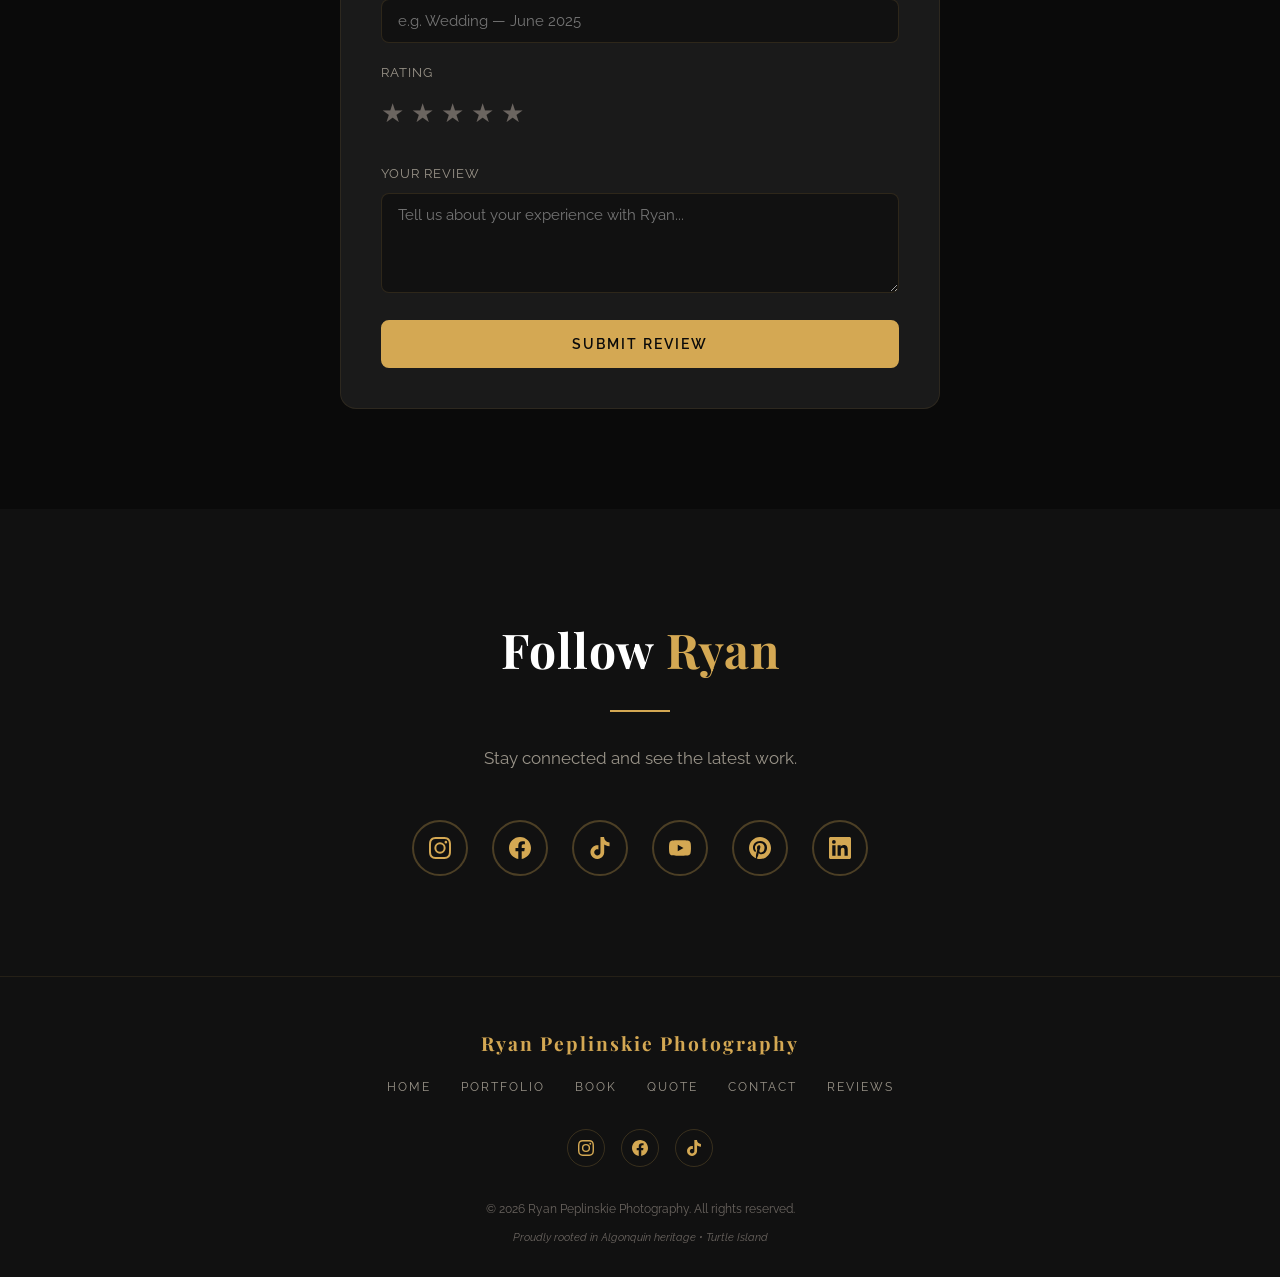
==== commit 96446f63: "Add booking, quote, and linktree pages; update nav across all pages" ====
--- a/index.html
+++ b/index.html
@@ -37,6 +37,8 @@
       <ul class="nav-links" id="navLinks">
         <li><a href="index.html" class="active">Home</a></li>
         <li><a href="portfolio.html">Portfolio</a></li>
+        <li><a href="booking.html">Book</a></li>
+        <li><a href="quote.html">Get a Quote</a></li>
         <li><a href="contact.html">Contact</a></li>
         <li><a href="#reviews">Reviews</a></li>
       </ul>
@@ -279,6 +281,8 @@
       <div class="footer-links">
         <a href="index.html">Home</a>
         <a href="portfolio.html">Portfolio</a>
+        <a href="booking.html">Book</a>
+        <a href="quote.html">Quote</a>
         <a href="contact.html">Contact</a>
         <a href="#reviews">Reviews</a>
       </div>
--- a/assets/css/styles.css
+++ b/assets/css/styles.css
@@ -814,6 +814,388 @@
   text-align: center;
   background: var(--bg-secondary);
 }
+
+/* ============================================================
+   BOOKING PAGE
+   ============================================================ */
+.booking-hero {
+  padding: 140px 0 60px;
+  text-align: center;
+  background: var(--bg-secondary);
+}
+.booking-steps {
+  display: flex;
+  align-items: center;
+  justify-content: center;
+  gap: 0;
+  margin-bottom: 3rem;
+  flex-wrap: wrap;
+}
+.booking-step {
+  display: flex;
+  align-items: center;
+  gap: 10px;
+  opacity: 0.4;
+  transition: opacity var(--transition);
+}
+.booking-step.active {
+  opacity: 1;
+}
+.booking-step.completed {
+  opacity: 0.7;
+}
+.step-number {
+  width: 36px;
+  height: 36px;
+  border-radius: 50%;
+  border: 2px solid var(--gold);
+  display: flex;
+  align-items: center;
+  justify-content: center;
+  font-weight: 700;
+  font-size: 0.85rem;
+  color: var(--gold);
+  transition: all var(--transition);
+}
+.booking-step.active .step-number {
+  background: var(--gold);
+  color: var(--bg-primary);
+}
+.booking-step.completed .step-number {
+  background: var(--gold-dark);
+  color: var(--bg-primary);
+  border-color: var(--gold-dark);
+}
+.step-label {
+  font-size: 0.8rem;
+  letter-spacing: 1px;
+  text-transform: uppercase;
+  color: var(--text-muted);
+}
+.step-connector {
+  width: 40px;
+  height: 2px;
+  background: rgba(212,168,83,0.2);
+  margin: 0 16px;
+}
+.booking-panel {
+  max-width: 800px;
+  margin: 0 auto;
+  background: var(--bg-card);
+  border-radius: var(--radius-lg);
+  padding: 50px 40px;
+  border: 1px solid rgba(212,168,83,0.1);
+}
+.booking-panel-title {
+  font-family: 'Playfair Display', serif;
+  font-size: 1.5rem;
+  color: var(--white);
+  text-align: center;
+  margin-bottom: 2rem;
+}
+
+/* Session type cards */
+.session-grid {
+  display: grid;
+  grid-template-columns: repeat(auto-fill, minmax(180px, 1fr));
+  gap: 16px;
+}
+.session-card {
+  cursor: pointer;
+}
+.session-card input {
+  display: none;
+}
+.session-card-inner {
+  background: var(--bg-secondary);
+  border: 2px solid rgba(212,168,83,0.1);
+  border-radius: var(--radius-lg);
+  padding: 24px 16px;
+  text-align: center;
+  transition: all var(--transition);
+}
+.session-card-inner svg {
+  width: 32px;
+  height: 32px;
+  stroke: var(--gold);
+  fill: none;
+  stroke-width: 1.5;
+  margin-bottom: 12px;
+}
+.session-card-inner h4 {
+  font-family: 'Playfair Display', serif;
+  font-size: 1rem;
+  color: var(--white);
+  margin-bottom: 6px;
+}
+.session-card-inner p {
+  font-size: 0.75rem;
+  color: var(--text-dim);
+  line-height: 1.5;
+}
+.session-card input:checked + .session-card-inner {
+  border-color: var(--gold);
+  background: rgba(212,168,83,0.08);
+  box-shadow: 0 0 20px rgba(212,168,83,0.15);
+}
+.session-card:hover .session-card-inner {
+  border-color: rgba(212,168,83,0.4);
+}
+
+/* Date & time grid */
+.datetime-grid {
+  display: grid;
+  grid-template-columns: 1fr 1fr;
+  gap: 20px;
+}
+
+/* Booking summary */
+.booking-summary {
+  background: var(--bg-secondary);
+  border-radius: var(--radius);
+  padding: 24px;
+  margin-top: 2rem;
+  border: 1px solid rgba(212,168,83,0.1);
+}
+.booking-summary h4 {
+  font-family: 'Playfair Display', serif;
+  font-size: 1.1rem;
+  color: var(--white);
+  margin-bottom: 1rem;
+}
+.summary-row {
+  display: flex;
+  justify-content: space-between;
+  padding: 8px 0;
+  font-size: 0.85rem;
+  border-bottom: 1px solid rgba(212,168,83,0.06);
+}
+.summary-row span:first-child {
+  color: var(--text-muted);
+}
+.summary-row span:last-child {
+  color: var(--text-primary);
+  font-weight: 500;
+}
+
+/* ============================================================
+   QUOTE PAGE
+   ============================================================ */
+.quote-hero {
+  padding: 140px 0 60px;
+  text-align: center;
+  background: var(--bg-secondary);
+}
+.quote-grid {
+  display: grid;
+  grid-template-columns: 1fr 1.2fr;
+  gap: 50px;
+  align-items: start;
+}
+.quote-info-card {
+  background: var(--bg-card);
+  border-radius: var(--radius-lg);
+  padding: 40px;
+  border: 1px solid rgba(212,168,83,0.1);
+}
+.quote-info-card h3 {
+  font-family: 'Playfair Display', serif;
+  font-size: 1.4rem;
+  color: var(--white);
+  margin-bottom: 1.5rem;
+}
+.quote-feature {
+  display: flex;
+  gap: 14px;
+  margin-bottom: 1.4rem;
+  align-items: flex-start;
+}
+.quote-feature-icon {
+  width: 36px;
+  height: 36px;
+  min-width: 36px;
+  border-radius: 50%;
+  background: rgba(212,168,83,0.1);
+  display: flex;
+  align-items: center;
+  justify-content: center;
+}
+.quote-feature-icon svg {
+  width: 16px;
+  height: 16px;
+  stroke: var(--gold);
+  fill: none;
+  stroke-width: 2;
+}
+.quote-feature h4 {
+  font-size: 0.9rem;
+  color: var(--white);
+  margin-bottom: 3px;
+}
+.quote-feature p {
+  font-size: 0.82rem;
+  color: var(--text-muted);
+  line-height: 1.6;
+}
+.quote-form-card {
+  background: var(--bg-card);
+  border-radius: var(--radius-lg);
+  padding: 40px;
+  border: 1px solid rgba(212,168,83,0.1);
+}
+.quote-form-card h3 {
+  font-family: 'Playfair Display', serif;
+  font-size: 1.4rem;
+  color: var(--white);
+  margin-bottom: 1.5rem;
+}
+
+/* Checkboxes */
+.checkbox-grid {
+  display: grid;
+  grid-template-columns: 1fr 1fr;
+  gap: 8px;
+}
+.checkbox-label {
+  display: flex;
+  align-items: center;
+  gap: 8px;
+  font-size: 0.85rem;
+  color: var(--text-muted);
+  cursor: pointer;
+  padding: 8px 12px;
+  border-radius: var(--radius);
+  transition: background var(--transition);
+}
+.checkbox-label:hover {
+  background: rgba(212,168,83,0.05);
+}
+.checkbox-label input[type="checkbox"] {
+  width: 16px;
+  height: 16px;
+  accent-color: var(--gold);
+}
+
+/* ============================================================
+   LINKTREE PAGE
+   ============================================================ */
+.linktree-body {
+  min-height: 100vh;
+  display: flex;
+  align-items: center;
+  justify-content: center;
+  padding: 40px 20px;
+  background: linear-gradient(135deg, #0a0a0a 0%, #1a1511 50%, #0a0a0a 100%);
+}
+.linktree-container {
+  max-width: 440px;
+  width: 100%;
+  text-align: center;
+}
+.linktree-header {
+  margin-bottom: 2rem;
+}
+.linktree-logo {
+  width: 80px;
+  height: 80px;
+  margin: 0 auto 1rem;
+}
+.linktree-name {
+  font-family: 'Playfair Display', serif;
+  font-size: 1.8rem;
+  color: var(--white);
+  font-weight: 700;
+  letter-spacing: 1px;
+}
+.linktree-tagline {
+  font-size: 0.8rem;
+  letter-spacing: 3px;
+  text-transform: uppercase;
+  color: var(--gold);
+  margin-bottom: 0.5rem;
+}
+.linktree-bio {
+  font-size: 0.85rem;
+  color: var(--text-muted);
+  line-height: 1.6;
+}
+
+.linktree-section-label {
+  font-size: 0.7rem;
+  letter-spacing: 2px;
+  text-transform: uppercase;
+  color: var(--text-dim);
+  margin: 1.5rem 0 0.8rem;
+}
+
+.linktree-links {
+  display: flex;
+  flex-direction: column;
+  gap: 12px;
+}
+.linktree-link {
+  display: flex;
+  align-items: center;
+  gap: 14px;
+  padding: 14px 20px;
+  background: var(--bg-card);
+  border: 1px solid rgba(212,168,83,0.1);
+  border-radius: var(--radius-lg);
+  color: var(--text-primary);
+  font-size: 0.9rem;
+  font-weight: 500;
+  transition: all var(--transition);
+  text-decoration: none;
+}
+.linktree-link:hover {
+  border-color: var(--gold);
+  background: rgba(212,168,83,0.08);
+  transform: translateY(-2px);
+  box-shadow: 0 4px 20px rgba(212,168,83,0.15);
+  color: var(--gold);
+}
+.linktree-link svg {
+  width: 20px;
+  height: 20px;
+  stroke: var(--gold);
+  fill: none;
+  stroke-width: 1.5;
+  min-width: 20px;
+}
+.linktree-link.linktree-social svg {
+  fill: var(--gold);
+  stroke: none;
+}
+.linktree-link.linktree-extra svg {
+  stroke: var(--gold);
+  fill: none;
+  stroke-width: 1.5;
+}
+.linktree-link-highlight {
+  border-color: var(--gold);
+  background: rgba(212,168,83,0.06);
+}
+.linktree-link-highlight:hover {
+  background: var(--gold);
+  color: var(--bg-primary);
+}
+.linktree-link-highlight:hover svg {
+  stroke: var(--bg-primary);
+}
+
+.linktree-footer {
+  margin-top: 2.5rem;
+  padding-top: 1.5rem;
+  border-top: 1px solid rgba(212,168,83,0.1);
+}
+.linktree-footer p {
+  font-size: 0.7rem;
+  color: var(--text-dim);
+}
+.linktree-credit {
+  font-style: italic;
+  margin-top: 0.3rem;
+}
 .admin-container {
   max-width: 700px;
   margin: 0 auto;
@@ -1015,6 +1397,9 @@
     margin: 0 auto;
   }
   .contact-grid {
+    grid-template-columns: 1fr;
+  }
+  .quote-grid {
     grid-template-columns: 1fr;
   }
   .portfolio-grid {
@@ -1040,6 +1425,12 @@
   .reviews-grid { grid-template-columns: 1fr; }
   .floating-reviews { display: none; }
   .review-form { padding: 30px 20px; }
+  .datetime-grid { grid-template-columns: 1fr; }
+  .booking-panel { padding: 30px 20px; }
+  .session-grid { grid-template-columns: repeat(auto-fill, minmax(150px, 1fr)); }
+  .checkbox-grid { grid-template-columns: 1fr; }
+  .step-label { display: none; }
+  .step-connector { width: 24px; margin: 0 8px; }
 }
 
 @media (max-width: 540px) {
